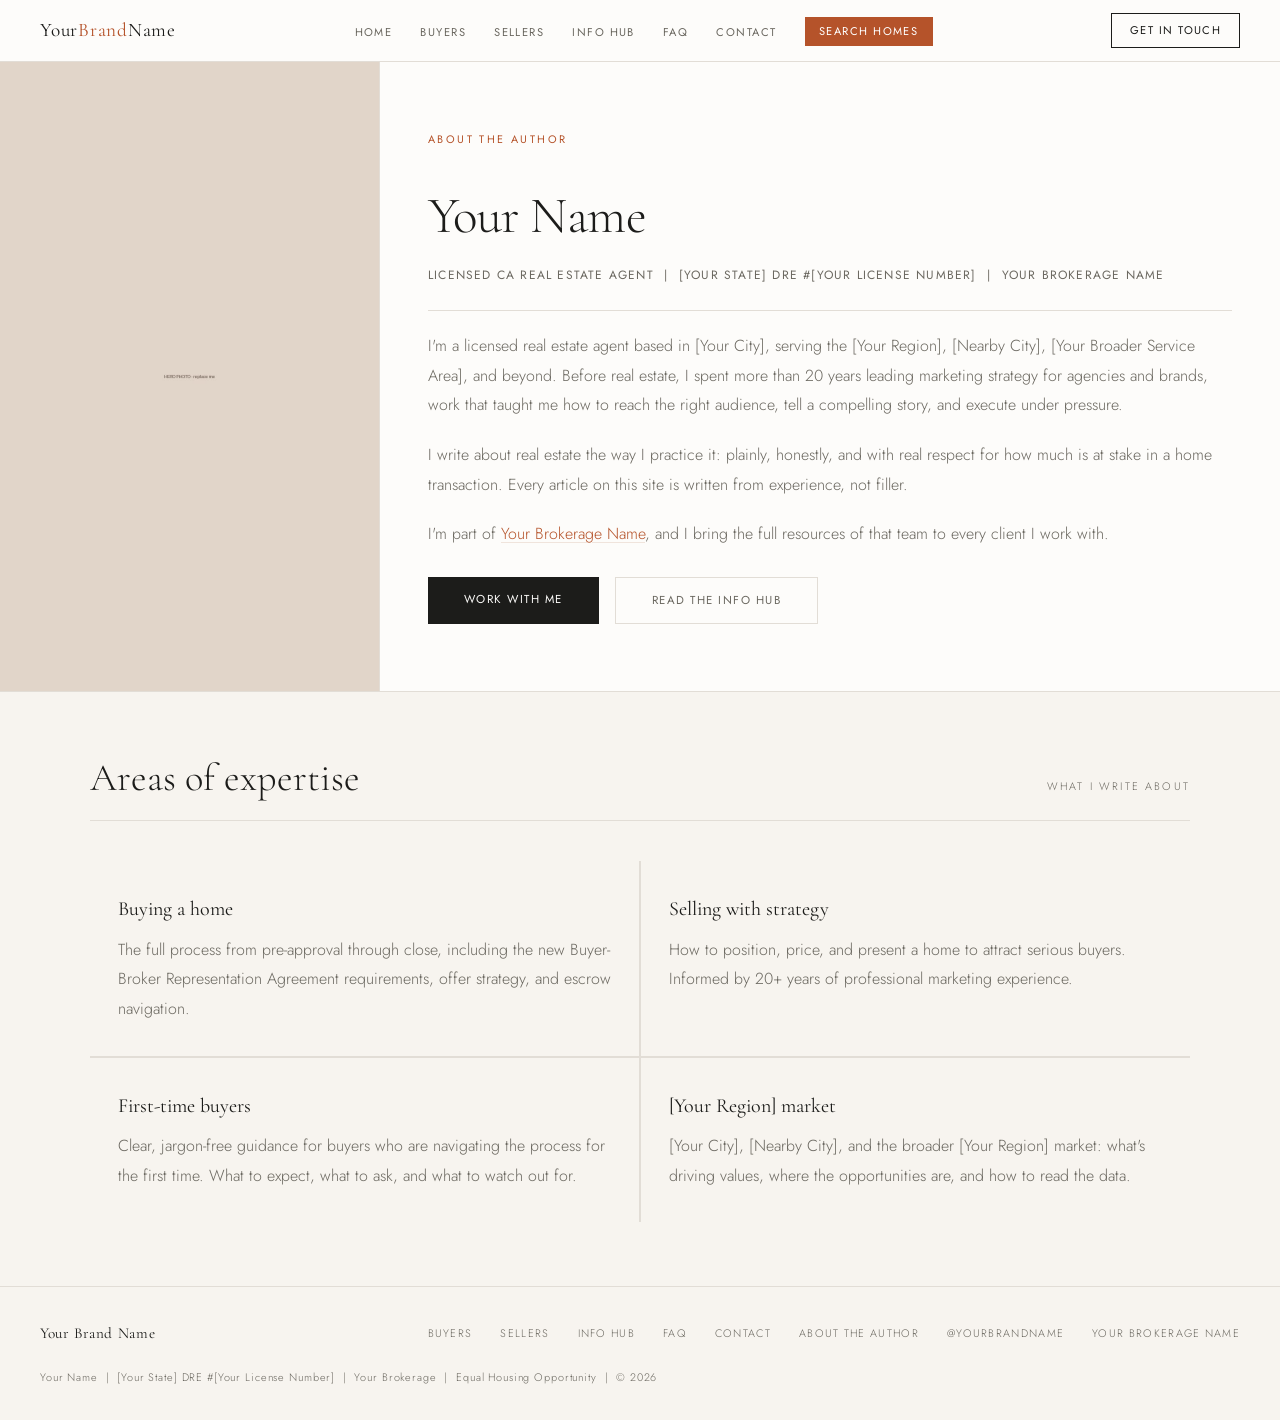
==== author.html @ c19a8d81 "Add files via upload" ====
<!DOCTYPE html>
<html lang="en">
<head>
<meta charset="UTF-8"/>
<meta name="viewport" content="width=device-width,initial-scale=1"/>
<title>Your Name | Author | [Your City] Real Estate Agent</title>
<meta name="description" content="Your Name is a licensed California real estate agent and writer based in [Your City]. 20+ years of marketing expertise applied to [Your Region] real estate."/>
<link rel="canonical" href="https://yourdomain.com/author.html"/>
<link rel="preconnect" href="https://fonts.googleapis.com"/>
<link rel="preconnect" href="https://fonts.gstatic.com" crossorigin/>
<link href="https://fonts.googleapis.com/css2?family=Cormorant+Garamond:ital,wght@0,300;0,400;0,600;1,300;1,400&family=Jost:wght@300;400;500&display=swap" rel="stylesheet"/>
<link rel="stylesheet" href="styles.css"/>

<!-- PERSON SCHEMA — this is the author entity referenced by all blog posts -->
<script type="application/ld+json">
{
  "@context": "https://schema.org",
  "@graph": [
    {
      "@type": "Person",
      "@id": "https://yourdomain.com/author.html#person",
      "name": "Your Name",
      "givenName": "Your",
      "familyName": "Your Name",
      "url": "https://yourdomain.com/author.html",
      "image": "https://yourdomain.com/your-hero-photo.jpg",
      "description": "Licensed California real estate agent based in [Your City], serving the [Your Region] and [Your Broader Service Area]. 20+ years of marketing agency experience. Member of Your Brokerage Name.",
      "jobTitle": "Real Estate Agent",
      "worksFor": {
        "@type": "Organization",
        "name": "Your Brokerage Name",
        "url": "https://www.yourbrokerage.com"
      },
      "hasCredential": {
        "@type": "EducationalOccupationalCredential",
        "credentialCategory": "Real Estate License",
        "name": "California Real Estate Salesperson License",
        "identifier": "DRE #[Your License Number]",
        "recognizedBy": {
          "@type": "Organization",
          "name": "California Department of Real Estate",
          "url": "https://www.dre.ca.gov"
        }
      },
      "knowsAbout": [
        "Residential real estate",
        "Home buying process",
        "Home selling strategy",
        "Real estate marketing",
        "Buyer representation agreements",
        "First-time homebuyers",
        "[Your City] real estate",
        "[Nearby City] real estate",
        "[Your Region] real estate",
        "[Your Broader Service Area] real estate"
      ],
      "address": {
        "@type": "PostalAddress",
        "addressLocality": "[Your City]",
        "addressRegion": "CA",
        "postalCode": "[Zip Code]",
        "addressCountry": "US"
      },
      "sameAs": [
        "https://www.instagram.com/yourhandle",
        "https://www.yourbrokerage.com",
        "https://yourdomain.com"
      ],
      "mainEntityOfPage": "https://yourdomain.com/author.html"
    },
    {
      "@type": "WebPage",
      "@id": "https://yourdomain.com/author.html#webpage",
      "url": "https://yourdomain.com/author.html",
      "name": "Your Name | Author | [Your City] Real Estate Agent",
      "isPartOf": {"@id": "https://yourdomain.com/#website"},
      "about": {"@id": "https://yourdomain.com/author.html#person"},
      "breadcrumb": {
        "@type": "BreadcrumbList",
        "itemListElement": [
          {"@type": "ListItem", "position": 1, "name": "Home", "item": "https://yourdomain.com"},
          {"@type": "ListItem", "position": 2, "name": "Info Hub", "item": "https://yourdomain.com/blog.html"},
          {"@type": "ListItem", "position": 3, "name": "Your Name", "item": "https://yourdomain.com/author.html"}
        ]
      }
    }
  ]
}
</script>
</head>
<body>

<nav id="nav">
  <div class="nav-inner">
    <a class="logo" href="index.html">Your<span>Brand</span>Name</a>
    <button class="nav-toggle" aria-label="Open menu" onclick="toggleMenu()">
      <span></span><span></span><span></span>
    </button>
    <ul class="nav-links" id="navLinks">
      <li><a href="index.html">Home</a></li>
      <li><a href="buyers.html">Buyers</a></li>
      <li><a href="sellers.html">Sellers</a></li>
      <li><a href="blog.html">Info Hub</a></li>
      <li><a href="faq.html">FAQ</a></li>
      <li><a href="contact.html">Contact</a></li>
      <li class="nav-search"><a href="https://yourhomesearchlink.example.com/" target="_blank" rel="noopener">Search Homes</a></li>
    </ul>
    <a class="nav-cta" href="contact.html">Get In Touch</a>
  </div>
</nav>

<main>

  <section class="author-hero">
    <div class="author-hero-image">
      <!-- EDIT: Author photo -->
      <img src="your-hero-photo.jpg" alt="Your Name, [Your City] real estate agent and writer"/>
    </div>
    <div class="author-hero-content">
      <p class="eyebrow">About the Author</p>
      <!-- EDIT: Author name -->
      <h1>Your Name</h1>
      <!-- EDIT: Author title line -->
      <p class="author-title">Licensed CA Real Estate Agent &nbsp;|&nbsp; [Your State] DRE #[Your License Number] &nbsp;|&nbsp; Your Brokerage Name</p>
      <!-- EDIT: Author bio paragraphs -->
      <p>I'm a licensed real estate agent based in [Your City], serving the [Your Region], [Nearby City], [Your Broader Service Area], and beyond. Before real estate, I spent more than 20 years leading marketing strategy for agencies and brands, work that taught me how to reach the right audience, tell a compelling story, and execute under pressure.</p>
      <p>I write about real estate the way I practice it: plainly, honestly, and with real respect for how much is at stake in a home transaction. Every article on this site is written from experience, not filler.</p>
      <p>I'm part of <a href="https://www.yourbrokerage.com" target="_blank" rel="noopener" class="inline-link">Your Brokerage Name</a>, and I bring the full resources of that team to every client I work with.</p>
      <div class="author-links">
        <a class="btn-ink" href="contact.html">Work With Me</a>
        <a class="btn-ghost" href="blog.html">Read the Info Hub</a>
      </div>
    </div>
  </section>

  <section class="author-expertise">
    <div class="author-expertise-inner">
      <div class="section-header">
        <h2>Areas of expertise</h2>
        <span>What I write about</span>
      </div>
      <div class="expertise-grid">
        <!-- EDIT: Expertise cards -->
        <div class="expertise-card">
          <h3>Buying a home</h3>
          <p>The full process from pre-approval through close, including the new Buyer-Broker Representation Agreement requirements, offer strategy, and escrow navigation.</p>
        </div>
        <div class="expertise-card">
          <h3>Selling with strategy</h3>
          <p>How to position, price, and present a home to attract serious buyers. Informed by 20+ years of professional marketing experience.</p>
        </div>
        <div class="expertise-card">
          <h3>First-time buyers</h3>
          <p>Clear, jargon-free guidance for buyers who are navigating the process for the first time. What to expect, what to ask, and what to watch out for.</p>
        </div>
        <div class="expertise-card">
          <h3>[Your Region] market</h3>
          <p>[Your City], [Nearby City], and the broader [Your Region] market: what's driving values, where the opportunities are, and how to read the data.</p>
        </div>
      </div>
    </div>
  </section>

</main>

<footer>
  <div class="footer-inner">
    <p class="foot-logo">Your Brand Name</p>
    <nav class="foot-nav">
      <a href="buyers.html">Buyers</a>
      <a href="sellers.html">Sellers</a>
      <a href="blog.html">Info Hub</a>
      <a href="faq.html">FAQ</a>
      <a href="contact.html">Contact</a>
      <a href="author.html">About the Author</a>
      <a href="https://www.instagram.com/yourhandle" target="_blank" rel="noopener">@YourBrandName</a>
      <a href="https://www.yourbrokerage.com" target="_blank" rel="noopener">Your Brokerage Name</a>
    </nav>
    <p class="foot-dre">Your Name &nbsp;|&nbsp; [Your State] DRE #[Your License Number] &nbsp;|&nbsp; Your Brokerage &nbsp;|&nbsp; Equal Housing Opportunity &nbsp;|&nbsp; &copy; 2026</p>
  </div>
</footer>

<script src="main.js"></script>
</body>
</html>
---- styles.css ----
/* ============================================================
   YOUR BRAND NAME — styles.css
   
   COLOR REFERENCE (if you want to change colors):
   --ink:          #1C1C1A  (dark text, buttons)
   --ink-muted:    #6B6860  (secondary text)
   --terracotta:   #B5532A  (accent color — links, highlights)
   --terra-light:  #F0E4DC  (light terracotta background)
   --cream:        #F7F4EF  (section backgrounds)
   --warm-white:   #FDFCFA  (page background)
   --border:       #E2DDD6  (dividing lines)
   ============================================================ */

*, *::before, *::after {
  box-sizing: border-box;
  margin: 0;
  padding: 0;
}

:root {
  --ink:          #1C1C1A;
  --ink-muted:    #6B6860;
  --terracotta:   #B5532A;
  --terra-light:  #F0E4DC;
  --cream:        #F7F4EF;
  --warm-white:   #FDFCFA;
  --border:       #E2DDD6;
  --nav-h:        62px;
}

html { scroll-behavior: smooth; }

body {
  font-family: 'Jost', sans-serif;
  background: var(--warm-white);
  color: var(--ink);
  font-size: 16px;
  font-weight: 300;
  line-height: 1.6;
  -webkit-font-smoothing: antialiased;
}

img {
  display: block;
  width: 100%;
  height: 100%;
  object-fit: cover;
}

a { color: inherit; text-decoration: none; }

/* ── TYPOGRAPHY ── */

h1 {
  font-family: 'Cormorant Garamond', Georgia, serif;
  font-size: clamp(2.6rem, 5vw, 4.2rem);
  font-weight: 300;
  line-height: 1.08;
  letter-spacing: -0.01em;
  color: var(--ink);
}

h2 {
  font-family: 'Cormorant Garamond', Georgia, serif;
  font-size: clamp(1.8rem, 3vw, 2.8rem);
  font-weight: 300;
  line-height: 1.15;
  color: var(--ink);
}

h3 {
  font-family: 'Cormorant Garamond', Georgia, serif;
  font-size: 1.25rem;
  font-weight: 400;
  color: var(--ink);
  margin-bottom: 0.5rem;
}

p {
  color: var(--ink-muted);
  line-height: 1.85;
  font-weight: 300;
}

em { font-style: italic; color: var(--terracotta); }

.eyebrow {
  font-size: 0.68rem;
  letter-spacing: 0.22em;
  text-transform: uppercase;
  color: var(--terracotta);
  font-weight: 400;
  margin-bottom: 1.25rem;
  display: block;
}

/* ── BUTTONS ── */

.btn-ink {
  display: inline-block;
  background: var(--ink);
  color: var(--warm-white);
  border: none;
  padding: 0.85rem 2.25rem;
  font-family: 'Jost', sans-serif;
  font-size: 0.72rem;
  letter-spacing: 0.13em;
  text-transform: uppercase;
  font-weight: 400;
  cursor: pointer;
  transition: background 0.18s;
  text-decoration: none;
}

.btn-ink:hover { background: var(--terracotta); color: #fff; }

.btn-ghost {
  display: inline-block;
  background: transparent;
  color: var(--ink-muted);
  border: 1px solid var(--border);
  padding: 0.85rem 2.25rem;
  font-family: 'Jost', sans-serif;
  font-size: 0.72rem;
  letter-spacing: 0.13em;
  text-transform: uppercase;
  font-weight: 400;
  cursor: pointer;
  transition: all 0.18s;
  text-decoration: none;
}

.btn-ghost:hover { border-color: var(--ink); color: var(--ink); }

.btn-white {
  display: inline-block;
  background: #fff;
  color: var(--terracotta);
  border: none;
  padding: 0.85rem 2.25rem;
  font-family: 'Jost', sans-serif;
  font-size: 0.72rem;
  letter-spacing: 0.13em;
  text-transform: uppercase;
  font-weight: 500;
  cursor: pointer;
  transition: background 0.18s;
  text-decoration: none;
}

.btn-white:hover { background: var(--terra-light); }

.btn-row {
  display: flex;
  gap: 1rem;
  flex-wrap: wrap;
  margin-top: 2.5rem;
}

/* ── NAVIGATION ── */

#nav {
  position: sticky;
  top: 0;
  z-index: 200;
  background: rgba(253, 252, 250, 0.97);
  border-bottom: 1px solid var(--border);
  backdrop-filter: blur(6px);
  -webkit-backdrop-filter: blur(6px);
  height: var(--nav-h);
}

.nav-inner {
  display: flex;
  align-items: center;
  justify-content: space-between;
  height: 100%;
  padding: 0 2.5rem;
  gap: 1.5rem;
}

.logo {
  font-family: 'Cormorant Garamond', Georgia, serif;
  font-size: 1.2rem;
  font-weight: 400;
  letter-spacing: 0.04em;
  color: var(--ink);
  white-space: nowrap;
  flex-shrink: 0;
}

.logo span { color: var(--terracotta); }

.nav-links {
  display: flex;
  align-items: center;
  gap: 1.75rem;
  list-style: none;
  flex-wrap: nowrap;
}

.nav-links a {
  font-size: 0.7rem;
  font-weight: 400;
  letter-spacing: 0.13em;
  text-transform: uppercase;
  color: var(--ink-muted);
  transition: color 0.18s;
  white-space: nowrap;
}

.nav-links a:hover,
.nav-links a.active { color: var(--terracotta); }

.nav-search a {
  background: var(--terracotta);
  color: #fff !important;
  padding: 0.4rem 0.9rem;
  transition: background 0.18s !important;
}

.nav-search a:hover { background: #9c4422 !important; }

.nav-cta {
  flex-shrink: 0;
  font-size: 0.7rem;
  font-weight: 400;
  letter-spacing: 0.13em;
  text-transform: uppercase;
  color: var(--ink);
  border: 1px solid var(--ink);
  padding: 0.45rem 1.1rem;
  white-space: nowrap;
  transition: all 0.18s;
}

.nav-cta:hover { background: var(--ink); color: var(--warm-white); }

/* Mobile hamburger — hidden on desktop */
.nav-toggle {
  display: none;
  flex-direction: column;
  gap: 5px;
  background: none;
  border: none;
  cursor: pointer;
  padding: 4px;
  flex-shrink: 0;
}

.nav-toggle span {
  display: block;
  width: 22px;
  height: 1.5px;
  background: var(--ink);
  transition: all 0.2s;
}

/* ── PHOTO PLACEHOLDERS ── */

.photo-placeholder {
  position: absolute;
  inset: 0;
  background: #DDD5C8;
  display: flex;
  flex-direction: column;
  align-items: center;
  justify-content: center;
  gap: 0.75rem;
  padding: 2rem;
  text-align: center;
}

.ph-label {
  font-size: 0.65rem;
  letter-spacing: 0.2em;
  text-transform: uppercase;
  color: rgba(80, 65, 50, 0.5);
  display: block;
}

.ph-tip {
  font-family: 'Cormorant Garamond', Georgia, serif;
  font-size: 0.95rem;
  font-style: italic;
  color: rgba(80, 65, 50, 0.6);
  line-height: 1.5;
  max-width: 240px;
  display: block;
}

/* ── HOME — HERO ── */

.hero {
  display: grid;
  grid-template-columns: 1fr 1fr;
  min-height: calc(100vh - var(--nav-h));
}

.hero-text {
  display: flex;
  flex-direction: column;
  justify-content: center;
  padding: 4rem 3.5rem 4rem 2.5rem;
  border-right: 1px solid var(--border);
}

.hero-sub {
  font-size: 1rem;
  max-width: 380px;
  margin-top: 1.5rem;
}

.hero-image {
  background: var(--cream);
  position: relative;
  overflow: hidden;
  display: flex;
  flex-direction: column;
  justify-content: flex-end;
  padding: 2rem;
  min-height: 500px;
}

.hero-caption {
  position: relative;
  z-index: 2;
  background: rgba(253, 252, 250, 0.93);
  backdrop-filter: blur(4px);
  padding: 1.25rem;
  border-left: 3px solid var(--terracotta);
  max-width: 280px;
  display: flex;
  flex-direction: column;
  gap: 0.3rem;
}

.caption-label {
  font-size: 0.65rem;
  letter-spacing: 0.18em;
  text-transform: uppercase;
  color: var(--terracotta);
}

.caption-text {
  font-family: 'Cormorant Garamond', Georgia, serif;
  font-size: 1rem;
  color: var(--ink);
  line-height: 1.4;
}

/* ── HOME — PHILOSOPHY ── */

.philosophy {
  display: grid;
  grid-template-columns: 180px 1fr;
  border-top: 1px solid var(--border);
  border-bottom: 1px solid var(--border);
  background: var(--cream);
}

.phil-label {
  padding: 3rem 2rem;
  border-right: 1px solid var(--border);
  font-size: 0.68rem;
  letter-spacing: 0.2em;
  text-transform: uppercase;
  color: var(--ink-muted);
  font-weight: 400;
}

.phil-content {
  padding: 3rem 3rem;
}

.phil-content blockquote {
  font-family: 'Cormorant Garamond', Georgia, serif;
  font-size: clamp(1.3rem, 2.5vw, 1.6rem);
  font-style: italic;
  font-weight: 300;
  line-height: 1.45;
  color: var(--ink);
  border-left: none;
  padding: 0 0 2rem;
  border-bottom: 1px solid var(--border);
  margin-bottom: 2rem;
}

.phil-cols {
  display: grid;
  grid-template-columns: 1fr 1fr;
  gap: 2.5rem;
}

/* ── HOME — APPROACH ── */

.approach {
  padding: 4rem 2.5rem;
  background: var(--warm-white);
}

.approach-inner { max-width: 1100px; margin: 0 auto; }

.section-header {
  display: flex;
  justify-content: space-between;
  align-items: baseline;
  margin-bottom: 2.5rem;
  border-bottom: 1px solid var(--border);
  padding-bottom: 1.25rem;
}

.section-header span {
  font-size: 0.68rem;
  letter-spacing: 0.2em;
  text-transform: uppercase;
  color: var(--ink-muted);
}

.approach-grid {
  display: grid;
  grid-template-columns: repeat(3, 1fr);
  gap: 2px;
  background: var(--border);
}

.approach-card {
  background: var(--warm-white);
  padding: 2rem 1.75rem;
}

.card-num {
  display: block;
  font-family: 'Cormorant Garamond', Georgia, serif;
  font-size: 2rem;
  font-weight: 300;
  color: var(--border);
  margin-bottom: 0.75rem;
}

/* ── HOME — ABOUT SPLIT ── */

.about-split {
  display: grid;
  grid-template-columns: 1fr 1fr;
  border-top: 1px solid var(--border);
}

.about-image {
  background: var(--terra-light);
  min-height: 460px;
  position: relative;
  overflow: hidden;
  border-right: 1px solid var(--border);
}

.about-ph { position: absolute; inset: 0; background: #DCCEC6; }

.about-content {
  padding: 4rem 3rem;
  display: flex;
  flex-direction: column;
  justify-content: center;
  gap: 1.25rem;
  background: var(--warm-white);
}

.about-content h2 { margin-bottom: 0; }

/* ── HOME — TESTIMONIALS ── */

.testimonials {
  padding: 4rem 2.5rem;
  background: var(--ink);
}

.testimonials-inner { max-width: 960px; margin: 0 auto; }

.testimonials-label {
  font-size: 0.68rem;
  letter-spacing: 0.2em;
  text-transform: uppercase;
  color: rgba(255, 255, 255, 0.3);
  margin-bottom: 2.5rem;
  display: block;
}

.testimonials-grid {
  display: grid;
  grid-template-columns: 1fr 1fr;
  gap: 2.5rem;
}

.testimonial {
  border-top: 1px solid rgba(255, 255, 255, 0.12);
  padding-top: 1.75rem;
}

.t-text {
  font-family: 'Cormorant Garamond', Georgia, serif;
  font-size: 1.2rem;
  font-style: italic;
  font-weight: 300;
  color: rgba(255, 255, 255, 0.82);
  line-height: 1.6;
  margin-bottom: 1rem;
}

.t-attr {
  font-size: 0.68rem;
  letter-spacing: 0.15em;
  text-transform: uppercase;
  color: var(--terracotta);
}

/* ── HOME — CTA BLOCK ── */

.cta-block {
  padding: 5rem 2.5rem;
  text-align: center;
  border-top: 1px solid var(--border);
  background: var(--warm-white);
}

.cta-block h2 { margin-bottom: 1.25rem; }
.cta-block p { max-width: 400px; margin: 0 auto 2.5rem; font-size: 0.95rem; }

/* ── INTERIOR PAGES — SHARED ── */

.page-hero {
  padding: 4rem 2.5rem 3rem;
  border-bottom: 1px solid var(--border);
  background: var(--cream);
  max-width: 100%;
}

.page-hero h1 { margin-bottom: 0.75rem; }
.page-hero p { max-width: 520px; font-size: 0.95rem; }

.mini-cta {
  padding: 3.5rem 2.5rem;
  text-align: center;
  border-top: 1px solid var(--border);
  background: var(--warm-white);
  display: flex;
  flex-direction: column;
  align-items: center;
  gap: 1.5rem;
}

.mini-cta p { font-size: 0.95rem; max-width: 380px; }

/* ── BUYERS / SELLERS — TWO CARDS ── */

.two-cards {
  max-width: 1100px;
  margin: 0 auto;
  display: grid;
  grid-template-columns: 1fr 1fr;
  gap: 2px;
  background: var(--border);
  border-bottom: 1px solid var(--border);
}

.info-card {
  background: var(--cream);
  padding: 2.5rem 2rem;
}

.info-card h3 { margin-bottom: 0.75rem; }

/* ── BUYERS / SELLERS — PROCESS STEPS ── */

.process-section {
  padding: 4rem 2.5rem;
  background: var(--warm-white);
}

.process-inner { max-width: 760px; margin: 0 auto; }

.process-inner h2 {
  margin-bottom: 2.5rem;
  padding-bottom: 1.25rem;
  border-bottom: 1px solid var(--border);
}

.steps {
  list-style: none;
  counter-reset: step;
}

.steps li {
  counter-increment: step;
  display: grid;
  grid-template-columns: 3rem 1fr;
  gap: 0 1.25rem;
  padding: 1.5rem 0;
  border-bottom: 1px solid var(--border);
  align-items: start;
}

.steps li::before {
  content: "0" counter(step);
  font-family: 'Cormorant Garamond', Georgia, serif;
  font-size: 1.5rem;
  font-weight: 300;
  color: var(--border);
  line-height: 1.2;
  grid-column: 1;
  grid-row: 1 / span 2;
}

.steps li strong {
  display: block;
  font-weight: 500;
  font-size: 0.95rem;
  color: var(--ink);
  margin-bottom: 0.3rem;
  font-family: 'Jost', sans-serif;
  grid-column: 2;
}

.steps li p {
  margin: 0;
  font-size: 0.9rem;
  grid-column: 2;
  min-width: 0;
}

/* ── BUYERS — SEARCH BANNER ── */

.search-banner {
  background: var(--terracotta);
  padding: 3rem 2.5rem;
  text-align: center;
  display: flex;
  flex-direction: column;
  align-items: center;
  gap: 1.5rem;
}

.search-banner p {
  font-family: 'Cormorant Garamond', Georgia, serif;
  font-size: clamp(1.2rem, 2.5vw, 1.5rem);
  font-style: italic;
  color: rgba(255, 255, 255, 0.92);
  max-width: 520px;
  font-weight: 300;
}

/* ── INFO HUB ── */

.hub-filters {
  padding: 1.75rem 2.5rem;
  border-bottom: 1px solid var(--border);
  background: var(--warm-white);
}

.hub-filters-inner {
  display: flex;
  gap: 0.75rem;
  flex-wrap: wrap;
}

.filter-btn {
  background: none;
  border: 1px solid var(--border);
  color: var(--ink-muted);
  padding: 0.4rem 1.1rem;
  font-family: 'Jost', sans-serif;
  font-size: 0.72rem;
  letter-spacing: 0.12em;
  text-transform: uppercase;
  cursor: pointer;
  transition: all 0.18s;
}

.filter-btn:hover,
.filter-btn.active {
  background: var(--ink);
  color: var(--warm-white);
  border-color: var(--ink);
}

.hub-grid-section {
  padding: 3rem 2.5rem;
  background: var(--warm-white);
}

.hub-grid {
  display: grid;
  grid-template-columns: repeat(auto-fill, minmax(280px, 1fr));
  gap: 1.5rem;
}

.hub-card {
  border: 1px solid var(--border);
  padding: 2rem;
  transition: border-color 0.18s;
  display: flex;
  flex-direction: column;
  gap: 0.75rem;
}

.hub-card:hover { border-color: var(--terracotta); }
.hub-card.hidden { display: none; }

.hub-tag {
  font-size: 0.65rem;
  letter-spacing: 0.18em;
  text-transform: uppercase;
  color: var(--terracotta);
  font-weight: 400;
}

.hub-card h3 {
  font-size: 1.1rem;
  line-height: 1.35;
}

.hub-card p { font-size: 0.875rem; flex: 1; }

.hub-card-footer {
  display: flex;
  justify-content: space-between;
  align-items: center;
  margin-top: 0.5rem;
  padding-top: 0.75rem;
  border-top: 1px solid var(--border);
}

.hub-date {
  font-size: 0.72rem;
  color: var(--ink-muted);
  letter-spacing: 0.05em;
}

.hub-read {
  font-size: 0.72rem;
  letter-spacing: 0.1em;
  text-transform: uppercase;
  color: var(--terracotta);
  font-weight: 400;
}

.hub-empty {
  text-align: center;
  padding: 3rem;
  color: var(--ink-muted);
  font-style: italic;
  font-family: 'Cormorant Garamond', Georgia, serif;
  font-size: 1.1rem;
}

/* ── FAQ ── */

.faq-section {
  padding: 3rem 2.5rem;
  background: var(--warm-white);
}

.faq-inner { max-width: 720px; margin: 0 auto; }

.faq-item { border-bottom: 1px solid var(--border); }

.faq-q {
  width: 100%;
  background: none;
  border: none;
  text-align: left;
  padding: 1.5rem 0;
  font-family: 'Cormorant Garamond', Georgia, serif;
  font-size: 1.15rem;
  font-weight: 400;
  color: var(--ink);
  cursor: pointer;
  display: flex;
  justify-content: space-between;
  align-items: center;
  gap: 1rem;
  transition: color 0.18s;
}

.faq-q:hover { color: var(--terracotta); }

.faq-icon {
  font-size: 1.1rem;
  color: var(--terracotta);
  flex-shrink: 0;
  font-family: 'Jost', sans-serif;
  font-weight: 300;
  transition: transform 0.22s;
  line-height: 1;
}

.faq-item.open .faq-icon { transform: rotate(45deg); }

.faq-a {
  display: none;
  padding-bottom: 1.75rem;
}

.faq-a p { font-size: 0.9rem; max-width: 580px; }

.faq-item.open .faq-a { display: block; }

/* ── CONTACT ── */

.contact-section {
  padding: 4rem 2.5rem;
  background: var(--warm-white);
}

.contact-inner {
  max-width: 900px;
  margin: 0 auto;
  display: grid;
  grid-template-columns: 1fr 280px;
  gap: 5rem;
  align-items: start;
}

.field { margin-bottom: 1.75rem; }

.field label {
  display: block;
  font-size: 0.68rem;
  letter-spacing: 0.18em;
  text-transform: uppercase;
  color: var(--ink-muted);
  margin-bottom: 0.5rem;
  font-weight: 400;
}

.field input,
.field textarea,
.field select {
  width: 100%;
  padding: 0.75rem 0;
  border: none;
  border-bottom: 1px solid var(--border);
  background: transparent;
  font-family: 'Jost', sans-serif;
  font-size: 0.95rem;
  font-weight: 300;
  color: var(--ink);
  outline: none;
  transition: border-color 0.18s;
  -webkit-appearance: none;
  border-radius: 0;
}

.field input:focus,
.field textarea:focus,
.field select:focus {
  border-bottom-color: var(--terracotta);
}

.field textarea { min-height: 120px; resize: vertical; }
.field select { background: none; cursor: pointer; }

.submit-row { margin-top: 2rem; }

.form-success {
  margin-top: 1.5rem;
  padding: 1.25rem;
  border-left: 3px solid var(--terracotta);
  background: var(--terra-light);
}

.form-success p {
  font-family: 'Cormorant Garamond', Georgia, serif;
  font-style: italic;
  color: var(--ink);
  font-size: 1rem;
}

.contact-aside {
  padding-top: 0.5rem;
  display: flex;
  flex-direction: column;
  gap: 2rem;
}

.contact-detail {
  display: flex;
  flex-direction: column;
  gap: 0.35rem;
  border-top: 1px solid var(--border);
  padding-top: 1.25rem;
}

.detail-label {
  font-size: 0.65rem;
  letter-spacing: 0.2em;
  text-transform: uppercase;
  color: var(--ink-muted);
  font-weight: 400;
}

.contact-detail a,
.contact-detail span {
  font-size: 0.9rem;
  color: var(--ink);
  font-weight: 300;
}

.contact-detail a { color: var(--terracotta); }
.contact-detail a:hover { text-decoration: underline; }

/* ── FOOTER ── */

footer {
  background: var(--cream);
  border-top: 1px solid var(--border);
}

.footer-inner {
  padding: 2rem 2.5rem;
  display: flex;
  justify-content: space-between;
  align-items: center;
  flex-wrap: wrap;
  gap: 1.25rem;
}

.foot-logo {
  font-family: 'Cormorant Garamond', Georgia, serif;
  font-size: 0.95rem;
  letter-spacing: 0.04em;
  color: var(--ink);
  font-weight: 400;
}

.foot-nav {
  display: flex;
  gap: 1.75rem;
  flex-wrap: wrap;
}

.foot-nav a {
  font-size: 0.68rem;
  letter-spacing: 0.12em;
  text-transform: uppercase;
  color: var(--ink-muted);
  transition: color 0.18s;
}

.foot-nav a:hover { color: var(--terracotta); }

.foot-dre {
  font-size: 0.68rem;
  letter-spacing: 0.08em;
  color: var(--ink-muted);
  font-weight: 300;
}

/* ── MOBILE ── */

@media (max-width: 900px) {

  /* Nav — show hamburger, hide links */
  .nav-links {
    display: none;
    position: absolute;
    top: var(--nav-h);
    left: 0;
    right: 0;
    background: var(--warm-white);
    border-bottom: 1px solid var(--border);
    flex-direction: column;
    padding: 1.5rem 2rem;
    gap: 1.25rem;
    z-index: 199;
  }

  .nav-links.open { display: flex; }
  .nav-toggle { display: flex; }
  .nav-cta { display: none; }

  /* Hero stacks vertically */
  .hero { grid-template-columns: 1fr; min-height: auto; }
  .hero-text { padding: 3rem 1.5rem; border-right: none; border-bottom: 1px solid var(--border); }
  .hero-image { min-height: 320px; }
  .hero-sub { max-width: 100%; }

  /* Philosophy stacks */
  .philosophy { grid-template-columns: 1fr; }
  .phil-label { padding: 2rem 1.5rem 0; border-right: none; }
  .phil-content { padding: 2rem 1.5rem; }
  .phil-cols { grid-template-columns: 1fr; gap: 1.5rem; }

  /* Approach */
  .approach { padding: 3rem 1.5rem; }
  .approach-grid { grid-template-columns: 1fr; }

  /* About split stacks */
  .about-split { grid-template-columns: 1fr; }
  .about-image { min-height: 280px; border-right: none; border-bottom: 1px solid var(--border); }
  .about-content { padding: 2.5rem 1.5rem; }

  /* Testimonials */
  .testimonials { padding: 3rem 1.5rem; }
  .testimonials-grid { grid-template-columns: 1fr; gap: 2rem; }

  /* Two cards */
  .two-cards {
  max-width: 1100px;
  margin: 0 auto; grid-template-columns: 1fr; }

  /* Contact */
  .contact-section { padding: 3rem 1.5rem; }
  .contact-inner { grid-template-columns: 1fr; gap: 3rem; }

  /* Interior pages */
  .page-hero { padding: 3rem 1.5rem 2.5rem; }
  .process-section { padding: 3rem 1.5rem; }
  .faq-section { padding: 2.5rem 1.5rem; }
  .hub-grid-section { padding: 2.5rem 1.5rem; }
  .cta-block { padding: 3.5rem 1.5rem; }
  .mini-cta { padding: 3rem 1.5rem; }
  .search-banner { padding: 2.5rem 1.5rem; }

  /* Footer */
  .footer-inner { flex-direction: column; text-align: center; }
  .foot-nav { justify-content: center; }
}

/* Inline text links (used for brokerage team references in body copy) */
.inline-link {
  color: var(--terracotta);
  text-decoration: underline;
  text-decoration-color: var(--terra-light);
  text-underline-offset: 3px;
  transition: text-decoration-color 0.18s;
}
.inline-link:hover {
  text-decoration-color: var(--terracotta);
}

/* ── AUTHOR PAGE ── */

.author-hero {
  display: grid;
  grid-template-columns: 380px 1fr;
  min-height: 70vh;
  border-bottom: 1px solid var(--border);
}

.author-hero-image {
  position: relative;
  overflow: hidden;
  background: var(--cream);
  border-right: 1px solid var(--border);
}

.author-hero-image img {
  width: 100%;
  height: 100%;
  object-fit: cover;
  object-position: top;
}

.author-hero-content {
  padding: 4rem 3rem;
  display: flex;
  flex-direction: column;
  justify-content: center;
  gap: 1.25rem;
  background: var(--warm-white);
}

.author-hero-content h1 {
  font-size: clamp(2.5rem, 4vw, 3.8rem);
  margin-bottom: 0;
}

.author-title {
  font-size: 0.75rem;
  letter-spacing: 0.1em;
  color: var(--ink-muted);
  font-weight: 400;
  text-transform: uppercase;
  padding-bottom: 1.5rem;
  border-bottom: 1px solid var(--border);
}

.author-links {
  display: flex;
  gap: 1rem;
  flex-wrap: wrap;
  margin-top: 0.5rem;
}

.author-expertise {
  padding: 4rem 2.5rem;
  background: var(--cream);
}

.author-expertise-inner { max-width: 1100px; margin: 0 auto; }

.expertise-grid {
  display: grid;
  grid-template-columns: repeat(2, 1fr);
  gap: 2px;
  background: var(--border);
}

.expertise-card {
  background: var(--cream);
  padding: 2rem 1.75rem;
}

.expertise-card h3 { margin-bottom: 0.6rem; }

/* ── BLOG AUTHOR STRIP ── */

.hub-author-strip {
  display: flex;
  align-items: center;
  gap: 1.5rem;
  padding: 2rem 2.5rem;
  border-top: 1px solid var(--border);
  border-bottom: 1px solid var(--border);
  background: var(--cream);
}

.author-thumb {
  width: 56px;
  height: 56px;
  border-radius: 50%;
  object-fit: cover;
  object-position: top;
  flex-shrink: 0;
}

.author-strip-text {
  display: flex;
  flex-direction: column;
  gap: 0.2rem;
}

.author-strip-label {
  font-size: 0.65rem;
  letter-spacing: 0.18em;
  text-transform: uppercase;
  color: var(--ink-muted);
}

.author-strip-name {
  font-family: 'Cormorant Garamond', Georgia, serif;
  font-size: 1.1rem;
  color: var(--ink);
  font-weight: 400;
  text-decoration: none;
  transition: color 0.18s;
}

.author-strip-name:hover { color: var(--terracotta); }

.author-strip-bio {
  font-size: 0.78rem;
  color: var(--ink-muted);
  font-weight: 300;
}

/* ── MOBILE — AUTHOR ── */
@media (max-width: 900px) {
  .author-hero { grid-template-columns: 1fr; }
  .author-hero-image { min-height: 300px; border-right: none; border-bottom: 1px solid var(--border); }
  .author-hero-content { padding: 2.5rem 1.5rem; }
  .expertise-grid { grid-template-columns: 1fr; }
  .author-expertise { padding: 3rem 1.5rem; }
}

/* ── HUB LOADING STATE ── */
.hub-loading {
  grid-column: 1 / -1;
  padding: 3rem;
  text-align: center;
  font-family: 'Cormorant Garamond', Georgia, serif;
  font-style: italic;
  font-size: 1.1rem;
  color: var(--ink-muted);
}
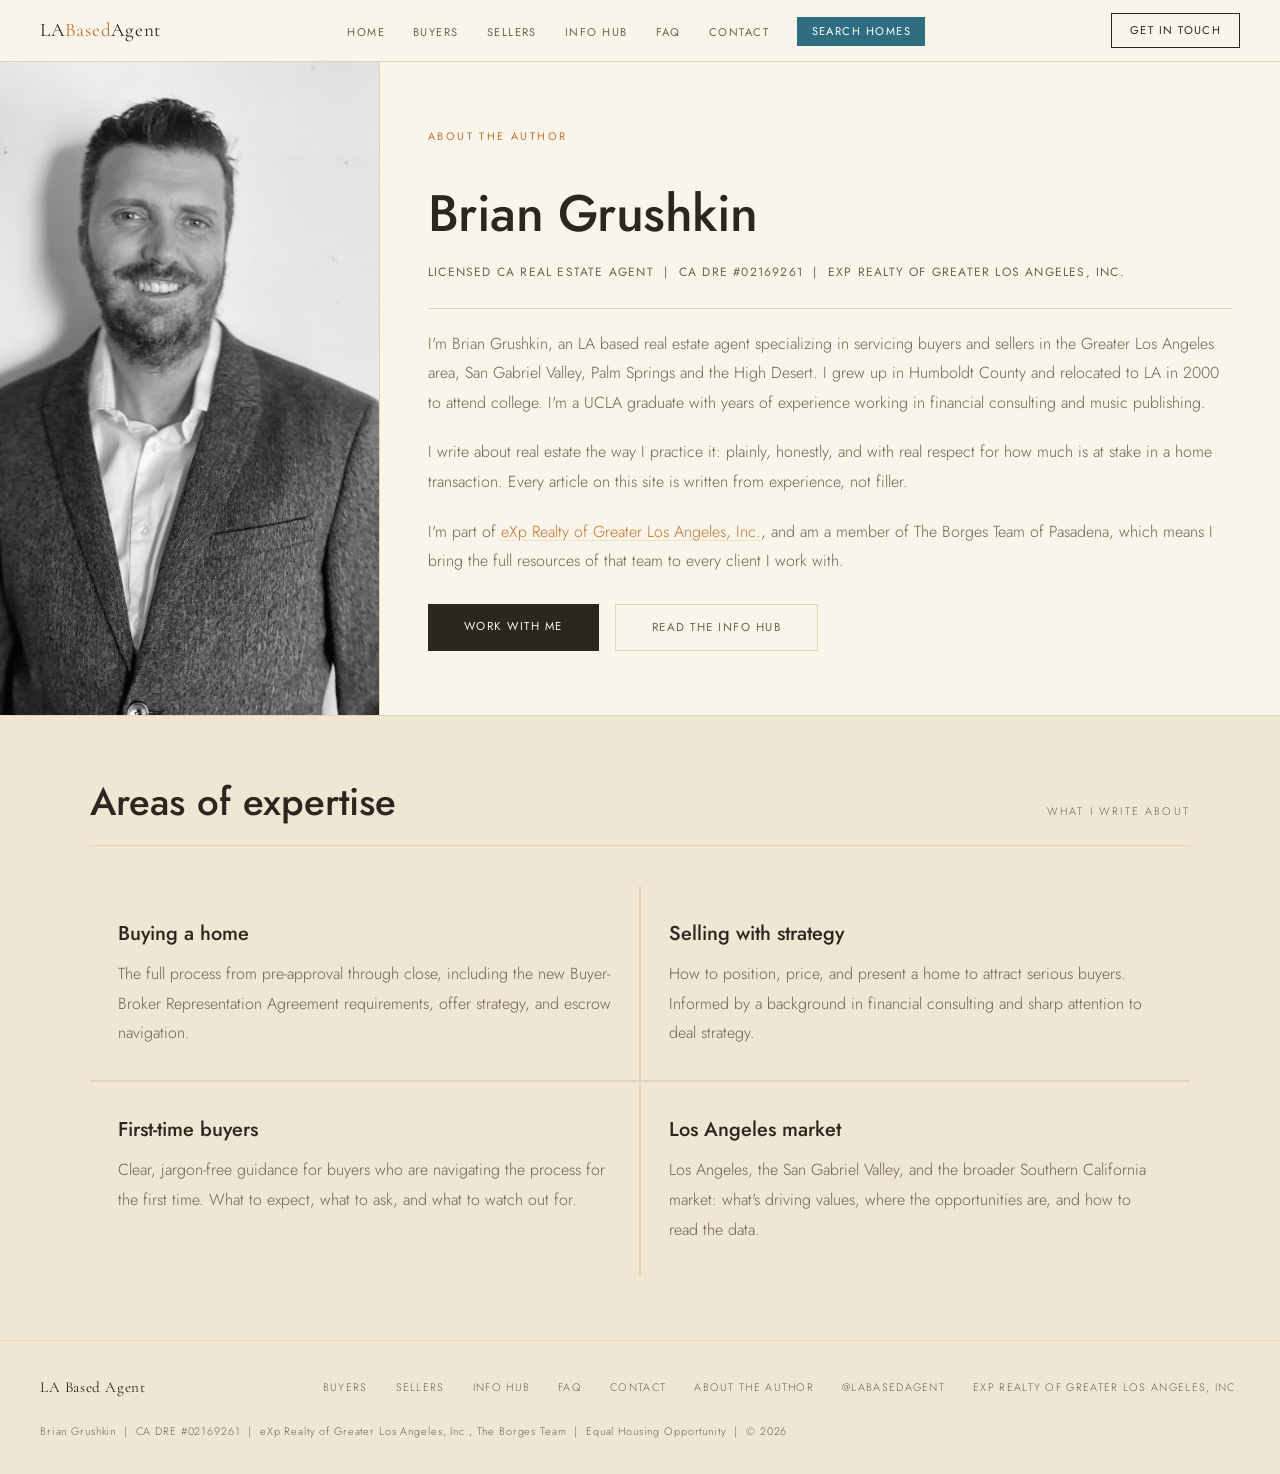
==== commit 000bb535: "Add files via upload" ====
--- a/author.html
+++ b/author.html
@@ -3,9 +3,9 @@
 <head>
 <meta charset="UTF-8"/>
 <meta name="viewport" content="width=device-width,initial-scale=1"/>
-<title>Your Name | Author | [Your City] Real Estate Agent</title>
-<meta name="description" content="Your Name is a licensed California real estate agent and writer based in [Your City]. 20+ years of marketing expertise applied to [Your Region] real estate."/>
-<link rel="canonical" href="https://yourdomain.com/author.html"/>
+<title>Brian Grushkin | Author | Los Angeles Real Estate Agent</title>
+<meta name="description" content="Brian Grushkin is a licensed California real estate agent and writer based in Los Angeles."/>
+<link rel="canonical" href="https://labasedagent.com/author.html"/>
 <link rel="preconnect" href="https://fonts.googleapis.com"/>
 <link rel="preconnect" href="https://fonts.gstatic.com" crossorigin/>
 <link href="https://fonts.googleapis.com/css2?family=Cormorant+Garamond:ital,wght@0,300;0,400;0,600;1,300;1,400&family=Jost:wght@300;400;500&display=swap" rel="stylesheet"/>
@@ -18,24 +18,24 @@
   "@graph": [
     {
       "@type": "Person",
-      "@id": "https://yourdomain.com/author.html#person",
-      "name": "Your Name",
-      "givenName": "Your",
-      "familyName": "Your Name",
-      "url": "https://yourdomain.com/author.html",
-      "image": "https://yourdomain.com/your-hero-photo.jpg",
-      "description": "Licensed California real estate agent based in [Your City], serving the [Your Region] and [Your Broader Service Area]. 20+ years of marketing agency experience. Member of Your Brokerage Name.",
+      "@id": "https://labasedagent.com/author.html#person",
+      "name": "Brian Grushkin",
+      "givenName": "Brian",
+      "familyName": "Grushkin",
+      "url": "https://labasedagent.com/author.html",
+      "image": "https://labasedagent.com/your-hero-photo.jpg",
+      "description": "Licensed California real estate agent based in Los Angeles, serving the Greater Los Angeles area, San Gabriel Valley, Palm Springs, and the High Desert. Member of eXp Realty of Greater Los Angeles, Inc., The Borges Team.",
       "jobTitle": "Real Estate Agent",
       "worksFor": {
         "@type": "Organization",
-        "name": "Your Brokerage Name",
-        "url": "https://www.yourbrokerage.com"
+        "name": "eXp Realty of Greater Los Angeles, Inc.",
+        "url": "https://www.exprealty.com"
       },
       "hasCredential": {
         "@type": "EducationalOccupationalCredential",
         "credentialCategory": "Real Estate License",
         "name": "California Real Estate Salesperson License",
-        "identifier": "DRE #[Your License Number]",
+        "identifier": "CalDRE #02169261",
         "recognizedBy": {
           "@type": "Organization",
           "name": "California Department of Real Estate",
@@ -49,38 +49,37 @@
         "Real estate marketing",
         "Buyer representation agreements",
         "First-time homebuyers",
-        "[Your City] real estate",
-        "[Nearby City] real estate",
-        "[Your Region] real estate",
-        "[Your Broader Service Area] real estate"
+        "Los Angeles real estate",
+        "San Gabriel Valley real estate",
+        "Palm Springs real estate",
+        "High Desert real estate"
       ],
       "address": {
         "@type": "PostalAddress",
-        "addressLocality": "[Your City]",
+        "addressLocality": "Los Angeles",
         "addressRegion": "CA",
-        "postalCode": "[Zip Code]",
         "addressCountry": "US"
       },
       "sameAs": [
-        "https://www.instagram.com/yourhandle",
-        "https://www.yourbrokerage.com",
-        "https://yourdomain.com"
+        "https://www.instagram.com/labasedagent",
+        "https://www.exprealty.com",
+        "https://labasedagent.com"
       ],
-      "mainEntityOfPage": "https://yourdomain.com/author.html"
+      "mainEntityOfPage": "https://labasedagent.com/author.html"
     },
     {
       "@type": "WebPage",
-      "@id": "https://yourdomain.com/author.html#webpage",
-      "url": "https://yourdomain.com/author.html",
-      "name": "Your Name | Author | [Your City] Real Estate Agent",
-      "isPartOf": {"@id": "https://yourdomain.com/#website"},
-      "about": {"@id": "https://yourdomain.com/author.html#person"},
+      "@id": "https://labasedagent.com/author.html#webpage",
+      "url": "https://labasedagent.com/author.html",
+      "name": "Brian Grushkin | Author | Los Angeles Real Estate Agent",
+      "isPartOf": {"@id": "https://labasedagent.com/#website"},
+      "about": {"@id": "https://labasedagent.com/author.html#person"},
       "breadcrumb": {
         "@type": "BreadcrumbList",
         "itemListElement": [
-          {"@type": "ListItem", "position": 1, "name": "Home", "item": "https://yourdomain.com"},
-          {"@type": "ListItem", "position": 2, "name": "Info Hub", "item": "https://yourdomain.com/blog.html"},
-          {"@type": "ListItem", "position": 3, "name": "Your Name", "item": "https://yourdomain.com/author.html"}
+          {"@type": "ListItem", "position": 1, "name": "Home", "item": "https://labasedagent.com"},
+          {"@type": "ListItem", "position": 2, "name": "Info Hub", "item": "https://labasedagent.com/blog.html"},
+          {"@type": "ListItem", "position": 3, "name": "Brian Grushkin", "item": "https://labasedagent.com/author.html"}
         ]
       }
     }
@@ -92,7 +91,7 @@
 
 <nav id="nav">
   <div class="nav-inner">
-    <a class="logo" href="index.html">Your<span>Brand</span>Name</a>
+    <a class="logo" href="index.html">LA<span>Based</span>Agent</a>
     <button class="nav-toggle" aria-label="Open menu" onclick="toggleMenu()">
       <span></span><span></span><span></span>
     </button>
@@ -103,7 +102,7 @@
       <li><a href="blog.html">Info Hub</a></li>
       <li><a href="faq.html">FAQ</a></li>
       <li><a href="contact.html">Contact</a></li>
-      <li class="nav-search"><a href="https://yourhomesearchlink.example.com/" target="_blank" rel="noopener">Search Homes</a></li>
+      <li class="nav-search"><a href="https://www.lametrohomefinder.com/team/brian-grushkin" target="_blank" rel="noopener">Search Homes</a></li>
     </ul>
     <a class="nav-cta" href="contact.html">Get In Touch</a>
   </div>
@@ -114,18 +113,18 @@
   <section class="author-hero">
     <div class="author-hero-image">
       <!-- EDIT: Author photo -->
-      <img src="your-hero-photo.jpg" alt="Your Name, [Your City] real estate agent and writer"/>
+      <img src="your-hero-photo.jpg" alt="Brian Grushkin, Los Angeles real estate agent and writer"/>
     </div>
     <div class="author-hero-content">
       <p class="eyebrow">About the Author</p>
       <!-- EDIT: Author name -->
-      <h1>Your Name</h1>
+      <h1>Brian Grushkin</h1>
       <!-- EDIT: Author title line -->
-      <p class="author-title">Licensed CA Real Estate Agent &nbsp;|&nbsp; [Your State] DRE #[Your License Number] &nbsp;|&nbsp; Your Brokerage Name</p>
+      <p class="author-title">Licensed CA Real Estate Agent &nbsp;|&nbsp; CA DRE #02169261 &nbsp;|&nbsp; eXp Realty of Greater Los Angeles, Inc.</p>
       <!-- EDIT: Author bio paragraphs -->
-      <p>I'm a licensed real estate agent based in [Your City], serving the [Your Region], [Nearby City], [Your Broader Service Area], and beyond. Before real estate, I spent more than 20 years leading marketing strategy for agencies and brands, work that taught me how to reach the right audience, tell a compelling story, and execute under pressure.</p>
+      <p>I'm Brian Grushkin, an LA based real estate agent specializing in servicing buyers and sellers in the Greater Los Angeles area, San Gabriel Valley, Palm Springs and the High Desert. I grew up in Humboldt County and relocated to LA in 2000 to attend college. I'm a UCLA graduate with years of experience working in financial consulting and music publishing.</p>
       <p>I write about real estate the way I practice it: plainly, honestly, and with real respect for how much is at stake in a home transaction. Every article on this site is written from experience, not filler.</p>
-      <p>I'm part of <a href="https://www.yourbrokerage.com" target="_blank" rel="noopener" class="inline-link">Your Brokerage Name</a>, and I bring the full resources of that team to every client I work with.</p>
+      <p>I'm part of <a href="https://www.exprealty.com" target="_blank" rel="noopener" class="inline-link">eXp Realty of Greater Los Angeles, Inc.</a>, and am a member of The Borges Team of Pasadena, which means I bring the full resources of that team to every client I work with.</p>
       <div class="author-links">
         <a class="btn-ink" href="contact.html">Work With Me</a>
         <a class="btn-ghost" href="blog.html">Read the Info Hub</a>
@@ -147,15 +146,15 @@
         </div>
         <div class="expertise-card">
           <h3>Selling with strategy</h3>
-          <p>How to position, price, and present a home to attract serious buyers. Informed by 20+ years of professional marketing experience.</p>
+          <p>How to position, price, and present a home to attract serious buyers. Informed by a background in financial consulting and sharp attention to deal strategy.</p>
         </div>
         <div class="expertise-card">
           <h3>First-time buyers</h3>
           <p>Clear, jargon-free guidance for buyers who are navigating the process for the first time. What to expect, what to ask, and what to watch out for.</p>
         </div>
         <div class="expertise-card">
-          <h3>[Your Region] market</h3>
-          <p>[Your City], [Nearby City], and the broader [Your Region] market: what's driving values, where the opportunities are, and how to read the data.</p>
+          <h3>Los Angeles market</h3>
+          <p>Los Angeles, the San Gabriel Valley, and the broader Southern California market: what's driving values, where the opportunities are, and how to read the data.</p>
         </div>
       </div>
     </div>
@@ -165,7 +164,7 @@
 
 <footer>
   <div class="footer-inner">
-    <p class="foot-logo">Your Brand Name</p>
+    <p class="foot-logo">LA Based Agent</p>
     <nav class="foot-nav">
       <a href="buyers.html">Buyers</a>
       <a href="sellers.html">Sellers</a>
@@ -173,10 +172,10 @@
       <a href="faq.html">FAQ</a>
       <a href="contact.html">Contact</a>
       <a href="author.html">About the Author</a>
-      <a href="https://www.instagram.com/yourhandle" target="_blank" rel="noopener">@YourBrandName</a>
-      <a href="https://www.yourbrokerage.com" target="_blank" rel="noopener">Your Brokerage Name</a>
+      <a href="https://www.instagram.com/labasedagent" target="_blank" rel="noopener">@labasedagent</a>
+      <a href="https://www.exprealty.com" target="_blank" rel="noopener">eXp Realty of Greater Los Angeles, Inc.</a>
     </nav>
-    <p class="foot-dre">Your Name &nbsp;|&nbsp; [Your State] DRE #[Your License Number] &nbsp;|&nbsp; Your Brokerage &nbsp;|&nbsp; Equal Housing Opportunity &nbsp;|&nbsp; &copy; 2026</p>
+    <p class="foot-dre">Brian Grushkin &nbsp;|&nbsp; CA DRE #02169261 &nbsp;|&nbsp; eXp Realty of Greater Los Angeles, Inc., The Borges Team &nbsp;|&nbsp; Equal Housing Opportunity &nbsp;|&nbsp; &copy; 2026</p>
   </div>
 </footer>
 
--- a/styles.css
+++ b/styles.css
@@ -1,14 +1,15 @@
 /* ============================================================
-   YOUR BRAND NAME — styles.css
-   
-   COLOR REFERENCE (if you want to change colors):
-   --ink:          #1C1C1A  (dark text, buttons)
-   --ink-muted:    #6B6860  (secondary text)
-   --terracotta:   #B5532A  (accent color — links, highlights)
-   --terra-light:  #F0E4DC  (light terracotta background)
-   --cream:        #F7F4EF  (section backgrounds)
-   --warm-white:   #FDFCFA  (page background)
-   --border:       #E2DDD6  (dividing lines)
+   BRIAN GRUSHKIN — styles.css
+
+   COLOR REFERENCE (light mid-century modern palette):
+   --ink:          #2B2620  (dark walnut text, dark button fill)
+   --ink-muted:    #6E6354  (secondary text)
+   --terracotta:   #C1752E  (warm accent — mustard / burnt orange)
+   --terra-light:  #F1E1C2  (light warm-tan panel background)
+   --cream:        #EFE6D3  (alternate section background, warm sand)
+   --warm-white:   #FAF5EA  (page background, light cream)
+   --border:       #E1D4B8  (dividing lines)
+   --teal:         #2F6E80  (cool accent — deep teal blue)
    ============================================================ */
 
 *, *::before, *::after {
@@ -18,13 +19,14 @@
 }
 
 :root {
-  --ink:          #1C1C1A;
-  --ink-muted:    #6B6860;
-  --terracotta:   #B5532A;
-  --terra-light:  #F0E4DC;
-  --cream:        #F7F4EF;
-  --warm-white:   #FDFCFA;
-  --border:       #E2DDD6;
+  --ink:          #2B2620;
+  --ink-muted:    #6E6354;
+  --terracotta:   #C1752E;
+  --terra-light:  #F1E1C2;
+  --cream:        #EFE6D3;
+  --warm-white:   #FAF5EA;
+  --border:       #E1D4B8;
+  --teal:         #2F6E80;
   --nav-h:        62px;
 }
 
@@ -52,26 +54,26 @@
 /* ── TYPOGRAPHY ── */
 
 h1 {
-  font-family: 'Cormorant Garamond', Georgia, serif;
+  font-family: 'Jost', sans-serif;
   font-size: clamp(2.6rem, 5vw, 4.2rem);
-  font-weight: 300;
+  font-weight: 500;
   line-height: 1.08;
   letter-spacing: -0.01em;
   color: var(--ink);
 }
 
 h2 {
-  font-family: 'Cormorant Garamond', Georgia, serif;
+  font-family: 'Jost', sans-serif;
   font-size: clamp(1.8rem, 3vw, 2.8rem);
-  font-weight: 300;
+  font-weight: 500;
   line-height: 1.15;
   color: var(--ink);
 }
 
 h3 {
-  font-family: 'Cormorant Garamond', Georgia, serif;
+  font-family: 'Jost', sans-serif;
   font-size: 1.25rem;
-  font-weight: 400;
+  font-weight: 500;
   color: var(--ink);
   margin-bottom: 0.5rem;
 }
@@ -134,7 +136,7 @@
 
 .btn-white {
   display: inline-block;
-  background: #fff;
+  background: var(--warm-white);
   color: var(--terracotta);
   border: none;
   padding: 0.85rem 2.25rem;
@@ -163,7 +165,7 @@
   position: sticky;
   top: 0;
   z-index: 200;
-  background: rgba(253, 252, 250, 0.97);
+  background: rgba(250, 245, 234, 0.94);
   border-bottom: 1px solid var(--border);
   backdrop-filter: blur(6px);
   -webkit-backdrop-filter: blur(6px);
@@ -213,13 +215,13 @@
 .nav-links a.active { color: var(--terracotta); }
 
 .nav-search a {
-  background: var(--terracotta);
+  background: var(--teal);
   color: #fff !important;
   padding: 0.4rem 0.9rem;
   transition: background 0.18s !important;
 }
 
-.nav-search a:hover { background: #9c4422 !important; }
+.nav-search a:hover { background: #2A4F68 !important; }
 
 .nav-cta {
   flex-shrink: 0;
@@ -261,7 +263,7 @@
 .photo-placeholder {
   position: absolute;
   inset: 0;
-  background: #DDD5C8;
+  background: #E4D8BE;
   display: flex;
   flex-direction: column;
   align-items: center;
@@ -275,7 +277,7 @@
   font-size: 0.65rem;
   letter-spacing: 0.2em;
   text-transform: uppercase;
-  color: rgba(80, 65, 50, 0.5);
+  color: rgba(78, 63, 45, 0.5);
   display: block;
 }
 
@@ -283,7 +285,7 @@
   font-family: 'Cormorant Garamond', Georgia, serif;
   font-size: 0.95rem;
   font-style: italic;
-  color: rgba(80, 65, 50, 0.6);
+  color: rgba(78, 63, 45, 0.6);
   line-height: 1.5;
   max-width: 240px;
   display: block;
@@ -325,10 +327,10 @@
 .hero-caption {
   position: relative;
   z-index: 2;
-  background: rgba(253, 252, 250, 0.93);
+  background: rgba(250, 245, 234, 0.93);
   backdrop-filter: blur(4px);
   padding: 1.25rem;
-  border-left: 3px solid var(--terracotta);
+  border-left: 3px solid var(--teal);
   max-width: 280px;
   display: flex;
   flex-direction: column;
@@ -339,7 +341,7 @@
   font-size: 0.65rem;
   letter-spacing: 0.18em;
   text-transform: uppercase;
-  color: var(--terracotta);
+  color: var(--teal);
 }
 
 .caption-text {
@@ -454,7 +456,7 @@
   border-right: 1px solid var(--border);
 }
 
-.about-ph { position: absolute; inset: 0; background: #DCCEC6; }
+.about-ph { position: absolute; inset: 0; background: #DCC9A0; }
 
 .about-content {
   padding: 4rem 3rem;
@@ -480,7 +482,7 @@
   font-size: 0.68rem;
   letter-spacing: 0.2em;
   text-transform: uppercase;
-  color: rgba(255, 255, 255, 0.3);
+  color: rgba(250, 245, 234, 0.35);
   margin-bottom: 2.5rem;
   display: block;
 }
@@ -492,7 +494,7 @@
 }
 
 .testimonial {
-  border-top: 1px solid rgba(255, 255, 255, 0.12);
+  border-top: 1px solid rgba(250, 245, 234, 0.12);
   padding-top: 1.75rem;
 }
 
@@ -501,7 +503,7 @@
   font-size: 1.2rem;
   font-style: italic;
   font-weight: 300;
-  color: rgba(255, 255, 255, 0.82);
+  color: rgba(250, 245, 234, 0.85);
   line-height: 1.6;
   margin-bottom: 1rem;
 }
@@ -630,7 +632,7 @@
 /* ── BUYERS — SEARCH BANNER ── */
 
 .search-banner {
-  background: var(--terracotta);
+  background: var(--teal);
   padding: 3rem 2.5rem;
   text-align: center;
   display: flex;
